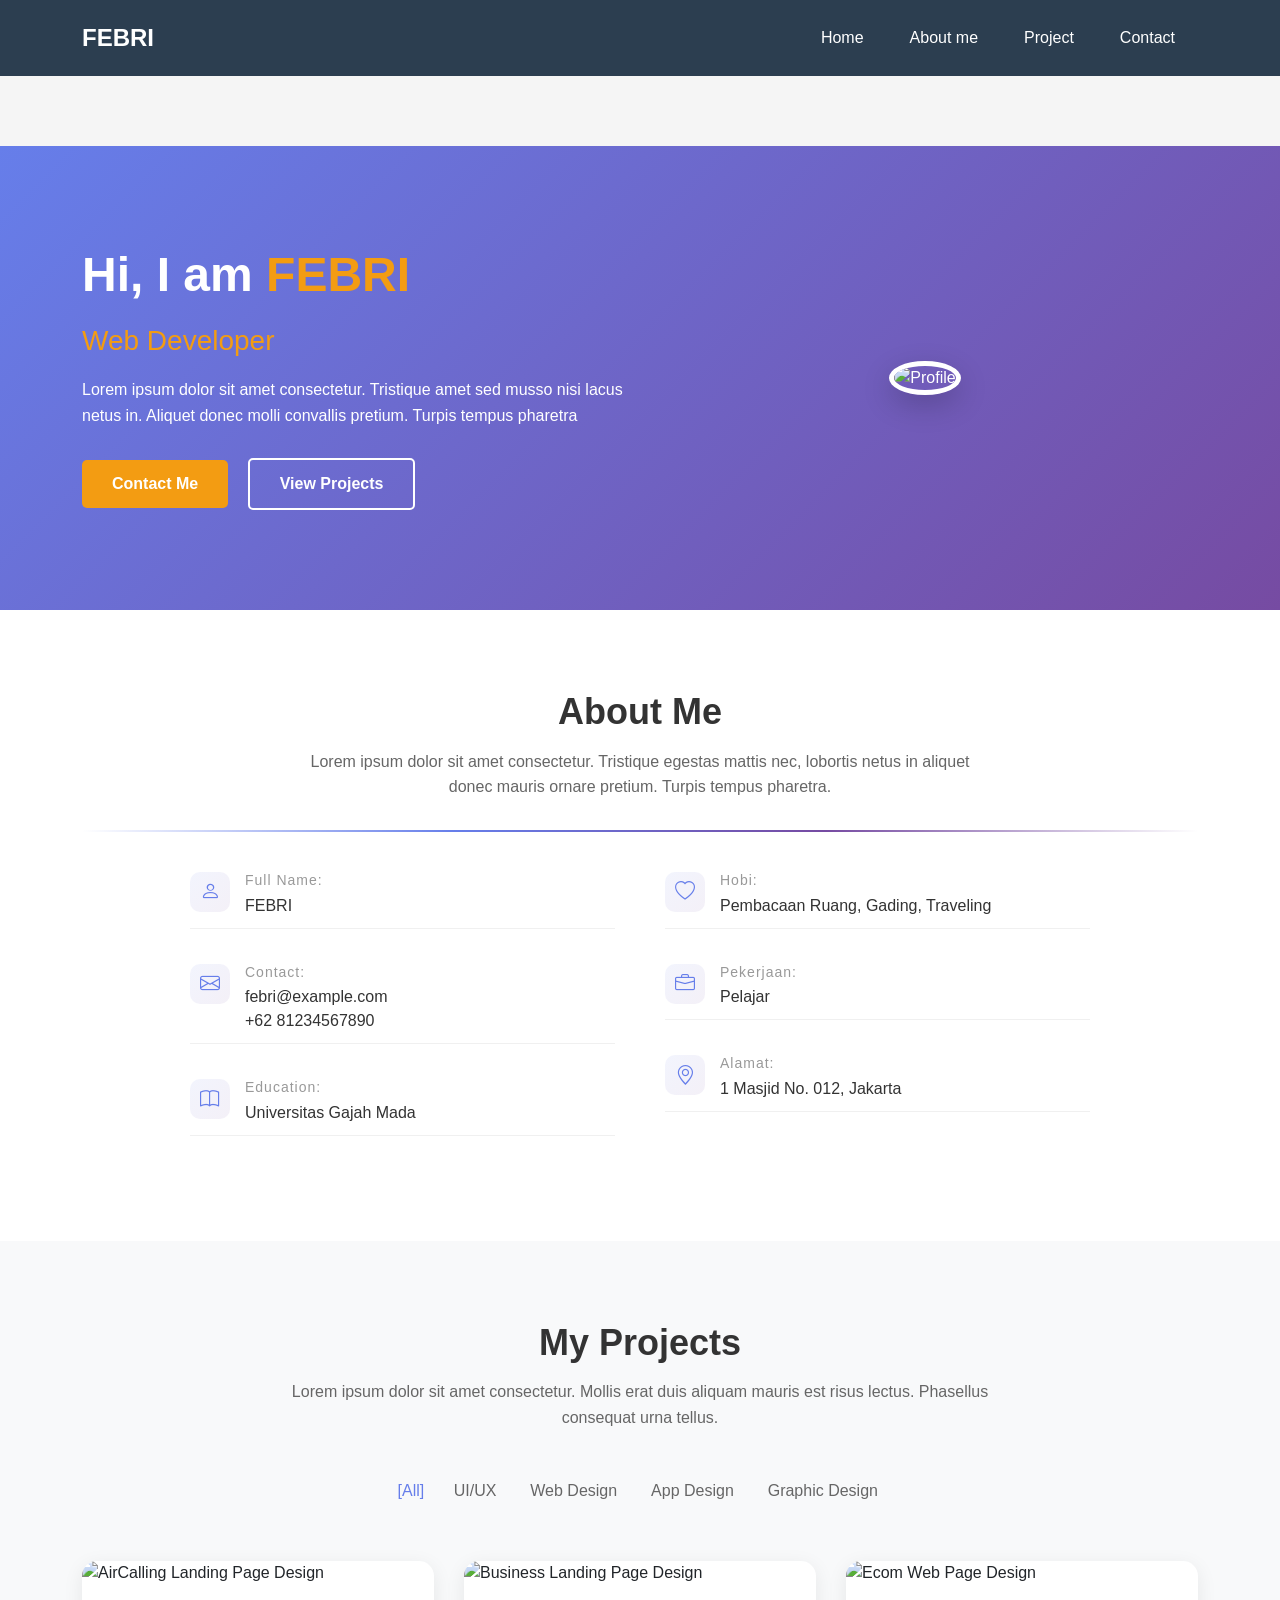
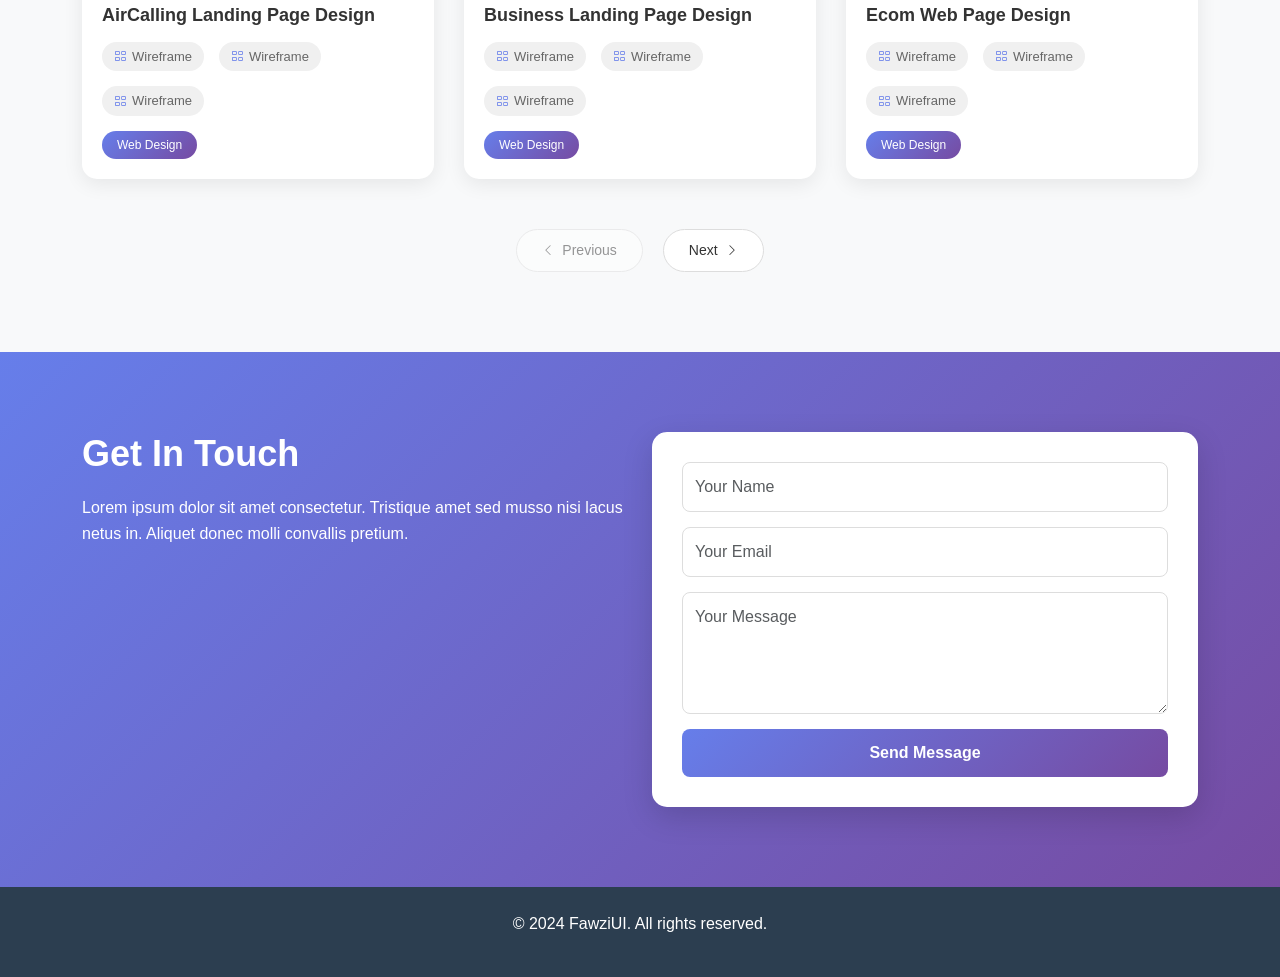
==== tugas-bootstrap/index.html @ 65c29d08 "Add: Portfolio with logos, images, wireframe items - same as example image" ====
<!DOCTYPE html>
<html lang="en">
<head>
    <meta charset="UTF-8">
    <meta name="viewport" content="width=device-width, initial-scale=1.0">
    <title>FEBRI | Portfolio</title>
    <!-- Bootstrap CSS -->
    <link href="https://cdn.jsdelivr.net/npm/bootstrap@5.3.0/dist/css/bootstrap.min.css" rel="stylesheet">
    <!-- Bootstrap Icons -->
    <link rel="stylesheet" href="https://cdn.jsdelivr.net/npm/bootstrap-icons@1.11.0/font/bootstrap-icons.css">
    <!-- Custom CSS -->
    <link rel="stylesheet" href="style.css">
</head>
<body>

<!-- Navbar -->
<nav class="navbar navbar-expand-lg">
    <div class="container">
        <a class="navbar-brand" href="#">FEBRI</a>
        <button class="navbar-toggler" type="button" data-bs-toggle="collapse" data-bs-target="#navbarNav">
            <span class="navbar-toggler-icon"></span>
        </button>
        <div class="collapse navbar-collapse" id="navbarNav">
            <ul class="navbar-nav ms-auto">
                <li class="nav-item"><a class="nav-link" href="#home">Home</a></li>
                <li class="nav-item"><a class="nav-link" href="#about">About me</a></li>
                <li class="nav-item"><a class="nav-link" href="#projects">Project</a></li>
                <li class="nav-item"><a class="nav-link" href="#contact">Contact</a></li>
            </ul>
        </div>
    </div>
</nav>

<!-- Hero Section dengan Logo/Gambar -->
<section id="home" class="hero">
    <div class="container">
        <div class="row align-items-center">
            <div class="col-lg-6">
                <h1>Hi, I am <span>FEBRI</span></h1>
                <h3>Web Developer</h3>
                <p>Lorem ipsum dolor sit amet consectetur. Tristique amet sed musso nisi lacus netus in. Aliquet donec molli convallis pretium. Turpis tempus pharetra</p>
                <button class="btn-custom" data-bs-toggle="modal" data-bs-target="#contactModal">Contact Me</button>
                <button class="btn-custom-outline" data-bs-toggle="modal" data-bs-target="#projectModal">View Projects</button>
            </div>
            <div class="col-lg-6 text-center">
                <div class="hero-image">
                    <img src="https://randomuser.me/api/portraits/men/32.jpg" alt="Profile" class="rounded-circle">
                </div>
            </div>
        </div>
    </div>
</section>

<!-- ========== ABOUT ME SECTION - PERSIS SEPERTI GAMBAR DENGAN LOGO ========== -->
<section id="about" class="about">
    <div class="container">
        <div class="about-header">
            <h2>About Me</h2>
            <p>Lorem ipsum dolor sit amet consectetur. Tristique egestas mattis nec, lobortis netus in aliquet donec mauris ornare pretium. Turpis tempus pharetra.</p>
        </div>
        
        <div class="about-divider"></div>
        
        <div class="about-content">
            <!-- Kolom Kiri -->
            <div class="about-column">
                <div class="about-item">
                    <div class="about-icon">
                        <i class="bi bi-person"></i>
                    </div>
                    <div class="about-text">
                        <h4>Full Name:</h4>
                        <p>FEBRI</p>
                    </div>
                </div>
                <div class="about-item">
                    <div class="about-icon">
                        <i class="bi bi-envelope"></i>
                    </div>
                    <div class="about-text">
                        <h4>Contact:</h4>
                        <p>febri@example.com<br>+62 81234567890</p>
                    </div>
                </div>
                <div class="about-item">
                    <div class="about-icon">
                        <i class="bi bi-book"></i>
                    </div>
                    <div class="about-text">
                        <h4>Education:</h4>
                        <p>Universitas Gajah Mada</p>
                    </div>
                </div>
            </div>
            
            <!-- Kolom Kanan -->
            <div class="about-column">
                <div class="about-item">
                    <div class="about-icon">
                        <i class="bi bi-heart"></i>
                    </div>
                    <div class="about-text">
                        <h4>Hobi:</h4>
                        <p>Pembacaan Ruang, Gading, Traveling</p>
                    </div>
                </div>
                <div class="about-item">
                    <div class="about-icon">
                        <i class="bi bi-briefcase"></i>
                    </div>
                    <div class="about-text">
                        <h4>Pekerjaan:</h4>
                        <p>Pelajar</p>
                    </div>
                </div>
                <div class="about-item">
                    <div class="about-icon">
                        <i class="bi bi-geo-alt"></i>
                    </div>
                    <div class="about-text">
                        <h4>Alamat:</h4>
                        <p>1 Masjid No. 012, Jakarta</p>
                    </div>
                </div>
            </div>
        </div>
    </div>
</section>

<!-- ========== MY PROJECTS SECTION - PERSIS SEPERTI GAMBAR DENGAN GAMBAR ========== -->
<section id="projects" class="projects">
    <div class="container">
        <div class="projects-header">
            <h2>My Projects</h2>
            <p>Lorem ipsum dolor sit amet consectetur. Mollis erat duis aliquam mauris est risus lectus. Phasellus consequat urna tellus.</p>
        </div>
        
        <!-- Filter Buttons -->
        <div class="projects-filter">
            <button class="filter-btn active">All</button>
            <button class="filter-btn">UI/UX</button>
            <button class="filter-btn">Web Design</button>
            <button class="filter-btn">App Design</button>
            <button class="filter-btn">Graphic Design</button>
        </div>

        <!-- Projects Grid dengan Gambar -->
        <div class="projects-grid" id="projectsGridContainer">
            <!-- Project 1 - AirCalling Landing Page Design -->
            <div class="project-card">
                <div class="project-image">
                    <img src="https://images.unsplash.com/photo-1581291518633-83b4ebd1d83e?w=400&h=250&fit=crop" alt="AirCalling Landing Page">
                </div>
                <div class="project-details">
                    <h3>AirCalling Landing Page Design</h3>
                    <div class="project-subitems">
                        <div class="subitem">
                            <i class="bi bi-grid"></i>
                            <span>Wireframe</span>
                        </div>
                        <div class="subitem">
                            <i class="bi bi-grid-3x3"></i>
                            <span>Wireframe</span>
                        </div>
                        <div class="subitem">
                            <i class="bi bi-layout-three-columns"></i>
                            <span>Wireframe</span>
                        </div>
                    </div>
                    <div class="project-category-badge">Web Design</div>
                </div>
            </div>

            <!-- Project 2 - Business Landing Page Design -->
            <div class="project-card">
                <div class="project-image">
                    <img src="https://images.unsplash.com/photo-1586717791821-3f44a563fa4c?w=400&h=250&fit=crop" alt="Business Landing Page">
                </div>
                <div class="project-details">
                    <h3>Business Landing Page Design</h3>
                    <div class="project-subitems">
                        <div class="subitem">
                            <i class="bi bi-grid"></i>
                            <span>Wireframe</span>
                        </div>
                        <div class="subitem">
                            <i class="bi bi-grid-3x3"></i>
                            <span>Wireframe</span>
                        </div>
                        <div class="subitem">
                            <i class="bi bi-layout-three-columns"></i>
                            <span>Wireframe</span>
                        </div>
                    </div>
                    <div class="project-category-badge">Web Design</div>
                </div>
            </div>

            <!-- Project 3 - Ecom Web Page Design -->
            <div class="project-card">
                <div class="project-image">
                    <img src="https://images.unsplash.com/photo-1551288049-bebda4e38f71?w=400&h=250&fit=crop" alt="Ecom Web Page">
                </div>
                <div class="project-details">
                    <h3>Ecom Web Page Design</h3>
                    <div class="project-subitems">
                        <div class="subitem">
                            <i class="bi bi-grid"></i>
                            <span>Wireframe</span>
                        </div>
                        <div class="subitem">
                            <i class="bi bi-grid-3x3"></i>
                            <span>Wireframe</span>
                        </div>
                        <div class="subitem">
                            <i class="bi bi-layout-three-columns"></i>
                            <span>Wireframe</span>
                        </div>
                    </div>
                    <div class="project-category-badge">Web Design</div>
                </div>
            </div>
        </div>

        <!-- Pagination -->
        <div class="projects-pagination">
            <button class="pagination-btn prev" id="prevBtn">
                <i class="bi bi-chevron-left"></i> Previous
            </button>
            <button class="pagination-btn next" id="nextBtn">
                Next <i class="bi bi-chevron-right"></i>
            </button>
        </div>
    </div>
</section>

<!-- Contact Section -->
<section id="contact" class="contact">
    <div class="container">
        <div class="row">
            <div class="col-lg-6">
                <h2>Get In Touch</h2>
                <p>Lorem ipsum dolor sit amet consectetur. Tristique amet sed musso nisi lacus netus in. Aliquet donec molli convallis pretium.</p>
            </div>
            <div class="col-lg-6">
                <div class="contact-form">
                    <form>
                        <input type="text" class="form-control" placeholder="Your Name" required>
                        <input type="email" class="form-control" placeholder="Your Email" required>
                        <textarea class="form-control" rows="4" placeholder="Your Message" required></textarea>
                        <button type="button" class="btn-submit" data-bs-toggle="modal" data-bs-target="#successModal">Send Message</button>
                    </form>
                </div>
            </div>
        </div>
    </div>
</section>

<!-- Footer -->
<footer>
    <div class="container">
        <p>&copy; 2024 FawziUI. All rights reserved.</p>
    </div>
</footer>

<!-- ========== MODAL POPUPS ========== -->

<!-- Modal Contact -->
<div class="modal fade" id="contactModal" tabindex="-1">
    <div class="modal-dialog modal-dialog-centered">
        <div class="modal-content">
            <div class="modal-header bg-gradient">
                <h5 class="modal-title text-white">Contact Information</h5>
                <button type="button" class="btn-close btn-close-white" data-bs-dismiss="modal"></button>
            </div>
            <div class="modal-body text-center">
                <img src="https://randomuser.me/api/portraits/men/32.jpg" class="rounded-circle mb-3" width="100" height="100">
                <h4>Fawzi Sayed</h4>
                <p class="text-muted">Web Developer</p>
                <hr>
                <div class="text-start">
                    <p><i class="bi bi-envelope me-2 text-primary"></i> fawzi.sayed@example.com</p>
                    <p><i class="bi bi-phone me-2 text-primary"></i> +62 812 3456 7890</p>
                    <p><i class="bi bi-geo-alt me-2 text-primary"></i> Jakarta, Indonesia</p>
                </div>
            </div>
            <div class="modal-footer">
                <button type="button" class="btn btn-secondary" data-bs-dismiss="modal">Close</button>
            </div>
        </div>
    </div>
</div>

<!-- Modal Projects -->
<div class="modal fade" id="projectModal" tabindex="-1">
    <div class="modal-dialog modal-dialog-centered">
        <div class="modal-content">
            <div class="modal-header bg-gradient">
                <h5 class="modal-title text-white">My Projects</h5>
                <button type="button" class="btn-close btn-close-white" data-bs-dismiss="modal"></button>
            </div>
            <div class="modal-body">
                <div class="row">
                    <div class="col-md-4 mb-3">
                        <div class="text-center p-3 border rounded">
                            <img src="https://images.unsplash.com/photo-1581291518633-83b4ebd1d83e?w=100&h=100&fit=crop" class="rounded mb-2" width="80" height="80">
                            <h6>AirCalling</h6>
                        </div>
                    </div>
                    <div class="col-md-4 mb-3">
                        <div class="text-center p-3 border rounded">
                            <img src="https://images.unsplash.com/photo-1586717791821-3f44a563fa4c?w=100&h=100&fit=crop" class="rounded mb-2" width="80" height="80">
                            <h6>Business</h6>
                        </div>
                    </div>
                    <div class="col-md-4 mb-3">
                        <div class="text-center p-3 border rounded">
                            <img src="https://images.unsplash.com/photo-1551288049-bebda4e38f71?w=100&h=100&fit=crop" class="rounded mb-2" width="80" height="80">
                            <h6>Ecom Web</h6>
                        </div>
                    </div>
                </div>
            </div>
            <div class="modal-footer">
                <button type="button" class="btn btn-secondary" data-bs-dismiss="modal">Close</button>
            </div>
        </div>
    </div>
</div>

<!-- Modal Success -->
<div class="modal fade" id="successModal" tabindex="-1">
    <div class="modal-dialog modal-dialog-centered">
        <div class="modal-content">
            <div class="modal-body text-center py-4">
                <i class="bi bi-check-circle-fill" style="font-size: 70px; color: #27ae60;"></i>
                <h4 class="mt-3">Message Sent!</h4>
                <p>Thank you for contacting me. I'll get back to you soon.</p>
            </div>
            <div class="modal-footer justify-content-center">
                <button type="button" class="btn btn-primary" data-bs-dismiss="modal">OK</button>
            </div>
        </div>
    </div>
</div>

<script src="https://cdn.jsdelivr.net/npm/bootstrap@5.3.0/dist/js/bootstrap.bundle.min.js"></script>

<!-- JavaScript untuk Filter dan Pagination -->
<script>
    // Data Projects
    const allProjects = [
        {
            title: "AirCalling Landing Page Design",
            category: "Web Design",
            image: "https://images.unsplash.com/photo-1581291518633-83b4ebd1d83e?w=400&h=250&fit=crop",
            subitems: ["Wireframe", "Wireframe", "Wireframe"]
        },
        {
            title: "Business Landing Page Design",
            category: "Web Design",
            image: "https://images.unsplash.com/photo-1586717791821-3f44a563fa4c?w=400&h=250&fit=crop",
            subitems: ["Wireframe", "Wireframe", "Wireframe"]
        },
        {
            title: "Ecom Web Page Design",
            category: "Web Design",
            image: "https://images.unsplash.com/photo-1551288049-bebda4e38f71?w=400&h=250&fit=crop",
            subitems: ["Wireframe", "Wireframe", "Wireframe"]
        },
        {
            title: "Mobile App UI Design",
            category: "App Design",
            image: "https://images.unsplash.com/photo-1512941937669-90a1b58e7e9c?w=400&h=250&fit=crop",
            subitems: ["Wireframe", "Prototype", "UI Kit"]
        },
        {
            title: "Brand Identity Kit",
            category: "Graphic Design",
            image: "https://images.unsplash.com/photo-1572044162444-ad60f128bdea?w=400&h=250&fit=crop",
            subitems: ["Logo", "Color Palette", "Typography"]
        },
        {
            title: "User Flow Dashboard",
            category: "UI/UX",
            image: "https://images.unsplash.com/photo-1551288049-bebda4e38f71?w=400&h=250&fit=crop",
            subitems: ["Wireframe", "User Flow", "Prototype"]
        }
    ];

    let currentFilter = "All";
    let currentPage = 1;
    const itemsPerPage = 3;

    function renderProjects() {
        let filtered = allProjects;
        if (currentFilter !== "All") {
            filtered = allProjects.filter(p => p.category === currentFilter);
        }

        const start = (currentPage - 1) * itemsPerPage;
        const paginated = filtered.slice(start, start + itemsPerPage);
        const totalPages = Math.ceil(filtered.length / itemsPerPage);

        const container = document.getElementById('projectsGridContainer');
        if (!container) return;

        container.innerHTML = paginated.map(project => `
            <div class="project-card">
                <div class="project-image">
                    <img src="${project.image}" alt="${project.title}">
                </div>
                <div class="project-details">
                    <h3>${project.title}</h3>
                    <div class="project-subitems">
                        ${project.subitems.map(sub => `
                            <div class="subitem">
                                <i class="bi bi-grid"></i>
                                <span>${sub}</span>
                            </div>
                        `).join('')}
                    </div>
                    <div class="project-category-badge">${project.category}</div>
                </div>
            </div>
        `).join('');

        // Update pagination buttons
        const prevBtn = document.getElementById('prevBtn');
        const nextBtn = document.getElementById('nextBtn');
        if (prevBtn) prevBtn.disabled = currentPage === 1;
        if (nextBtn) nextBtn.disabled = currentPage >= totalPages;
    }

    // Filter buttons event
    document.querySelectorAll('.filter-btn').forEach(btn => {
        btn.addEventListener('click', function() {
            document.querySelectorAll('.filter-btn').forEach(b => b.classList.remove('active'));
            this.classList.add('active');
            currentFilter = this.textContent;
            currentPage = 1;
            renderProjects();
        });
    });

    // Pagination functions
    window.prevPage = function() {
        if (currentPage > 1) {
            currentPage--;
            renderProjects();
        }
    };

    window.nextPage = function() {
        currentPage++;
        renderProjects();
    };

    document.getElementById('prevBtn')?.addEventListener('click', () => {
        if (currentPage > 1) {
            currentPage--;
            renderProjects();
        }
    });

    document.getElementById('nextBtn')?.addEventListener('click', () => {
        currentPage++;
        renderProjects();
    });

    // Initial render
    renderProjects();
</script>
</body>
</html>
---- tugas-bootstrap/style.css ----
/* ========== RESET & BASE ========== */
* {
    margin: 0;
    padding: 0;
    box-sizing: border-box;
}

body {
    font-family: 'Segoe UI', Tahoma, Geneva, Verdana, sans-serif;
    background-color: #f5f5f5;
}

/* ========== NAVBAR ========== */
.navbar {
    background-color: #2c3e50;
    padding: 15px 0;
}

.navbar-brand {
    color: white !important;
    font-weight: bold;
    font-size: 24px;
}

.navbar-brand:hover {
    color: #f39c12 !important;
}

.nav-link {
    color: white !important;
    margin: 0 15px;
    font-weight: 500;
}

.nav-link:hover {
    color: #f39c12 !important;
}

.navbar-toggler {
    background-color: white;
}

/* ========== HERO SECTION ========== */
.hero {
    background: linear-gradient(135deg, #667eea 0%, #764ba2 100%);
    padding: 100px 0;
    color: white;
    margin-top: 70px;
}

.hero h1 {
    font-size: 48px;
    font-weight: bold;
    margin-bottom: 20px;
}

.hero h1 span {
    color: #f39c12;
}

.hero h3 {
    font-size: 28px;
    margin-bottom: 20px;
    color: #f39c12;
}

.hero p {
    font-size: 16px;
    line-height: 1.6;
    margin-bottom: 30px;
}

.btn-custom {
    background-color: #f39c12;
    color: white;
    padding: 12px 30px;
    border: none;
    border-radius: 5px;
    font-weight: bold;
    margin-right: 15px;
    transition: all 0.3s;
}

.btn-custom:hover {
    background-color: #e67e22;
    color: white;
}

.btn-custom-outline {
    background: transparent;
    border: 2px solid white;
    color: white;
    padding: 12px 30px;
    border-radius: 5px;
    font-weight: bold;
    transition: all 0.3s;
}

.btn-custom-outline:hover {
    background: white;
    color: #667eea;
}

.hero-image img {
    width: 300px;
    height: 300px;
    object-fit: cover;
    border: 5px solid white;
    box-shadow: 0 10px 30px rgba(0,0,0,0.2);
}

/* ========== ABOUT ME SECTION - DENGAN LOGO/ICON ========== */
.about {
    padding: 80px 0;
    background: white;
}

.about-header {
    text-align: center;
    margin-bottom: 30px;
}

.about-header h2 {
    font-size: 36px;
    font-weight: bold;
    color: #333;
    margin-bottom: 15px;
}

.about-header p {
    color: #666;
    max-width: 700px;
    margin: 0 auto;
    line-height: 1.6;
}

.about-divider {
    width: 100%;
    height: 2px;
    background: linear-gradient(90deg, transparent, #667eea, #764ba2, transparent);
    margin: 30px 0;
}

.about-content {
    display: flex;
    justify-content: space-between;
    gap: 50px;
    max-width: 900px;
    margin: 0 auto;
    flex-wrap: wrap;
}

.about-column {
    flex: 1;
    min-width: 280px;
}

.about-item {
    display: flex;
    align-items: flex-start;
    gap: 15px;
    margin-bottom: 25px;
    padding: 10px 0;
    border-bottom: 1px solid #f0f0f0;
}

.about-icon {
    width: 40px;
    height: 40px;
    background: linear-gradient(135deg, #667eea15, #764ba215);
    border-radius: 10px;
    display: flex;
    align-items: center;
    justify-content: center;
}

.about-icon i {
    font-size: 20px;
    color: #667eea;
}

.about-text {
    flex: 1;
}

.about-text h4 {
    font-size: 14px;
    color: #999;
    font-weight: normal;
    margin-bottom: 5px;
    letter-spacing: 1px;
}

.about-text p {
    font-size: 16px;
    color: #333;
    font-weight: 500;
    margin: 0;
    line-height: 1.5;
}

/* ========== MY PROJECTS SECTION - DENGAN GAMBAR ========== */
.projects {
    padding: 80px 0;
    background: #f8f9fa;
}

.projects-header {
    text-align: center;
    margin-bottom: 40px;
}

.projects-header h2 {
    font-size: 36px;
    font-weight: bold;
    color: #333;
    margin-bottom: 15px;
}

.projects-header p {
    color: #666;
    max-width: 700px;
    margin: 0 auto;
    line-height: 1.6;
}

/* Filter Buttons */
.projects-filter {
    text-align: center;
    margin-bottom: 50px;
    display: flex;
    justify-content: center;
    gap: 25px;
    flex-wrap: wrap;
}

.filter-btn {
    background: transparent;
    border: none;
    padding: 8px 0;
    font-size: 16px;
    color: #666;
    cursor: pointer;
    transition: all 0.3s;
    position: relative;
}

.filter-btn::before {
    content: "[";
    opacity: 0;
    transition: opacity 0.3s;
}

.filter-btn::after {
    content: "]";
    opacity: 0;
    transition: opacity 0.3s;
}

.filter-btn.active {
    color: #667eea;
    font-weight: 500;
}

.filter-btn.active::before,
.filter-btn.active::after {
    opacity: 1;
}

.filter-btn:hover {
    color: #667eea;
}

/* Projects Grid */
.projects-grid {
    display: grid;
    grid-template-columns: repeat(auto-fit, minmax(350px, 1fr));
    gap: 30px;
    max-width: 1200px;
    margin: 0 auto;
    margin-bottom: 50px;
}

.project-card {
    background: white;
    border-radius: 15px;
    overflow: hidden;
    box-shadow: 0 5px 20px rgba(0,0,0,0.08);
    transition: all 0.3s;
}

.project-card:hover {
    transform: translateY(-8px);
    box-shadow: 0 15px 35px rgba(0,0,0,0.15);
}

.project-image img {
    width: 100%;
    height: 220px;
    object-fit: cover;
    transition: transform 0.3s;
}

.project-card:hover .project-image img {
    transform: scale(1.05);
}

.project-details {
    padding: 20px;
}

.project-details h3 {
    font-size: 18px;
    font-weight: 700;
    color: #333;
    margin-bottom: 15px;
}

.project-subitems {
    display: flex;
    gap: 15px;
    margin-bottom: 15px;
    flex-wrap: wrap;
}

.subitem {
    display: flex;
    align-items: center;
    gap: 6px;
    background: #f0f0f0;
    padding: 5px 12px;
    border-radius: 20px;
    font-size: 13px;
    color: #666;
}

.subitem i {
    font-size: 12px;
    color: #667eea;
}

.project-category-badge {
    display: inline-block;
    background: linear-gradient(135deg, #667eea, #764ba2);
    color: white;
    padding: 5px 15px;
    border-radius: 20px;
    font-size: 12px;
    font-weight: 500;
}

/* Pagination */
.projects-pagination {
    text-align: center;
    display: flex;
    justify-content: center;
    gap: 20px;
}

.pagination-btn {
    padding: 10px 25px;
    background: white;
    border: 1px solid #ddd;
    border-radius: 30px;
    cursor: pointer;
    font-size: 14px;
    font-weight: 500;
    color: #333;
    transition: all 0.3s;
    display: inline-flex;
    align-items: center;
    gap: 8px;
}

.pagination-btn:hover:not(:disabled) {
    background: linear-gradient(135deg, #667eea, #764ba2);
    color: white;
    border-color: transparent;
}

.pagination-btn:disabled {
    opacity: 0.5;
    cursor: not-allowed;
}

.pagination-btn i {
    font-size: 12px;
}

/* ========== CONTACT SECTION ========== */
.contact {
    padding: 80px 0;
    background: linear-gradient(135deg, #667eea 0%, #764ba2 100%);
    color: white;
}

.contact h2 {
    font-size: 36px;
    font-weight: bold;
    margin-bottom: 20px;
}

.contact p {
    font-size: 16px;
    line-height: 1.6;
    margin-bottom: 30px;
}

.contact-form {
    background: white;
    padding: 30px;
    border-radius: 15px;
    box-shadow: 0 10px 30px rgba(0,0,0,0.15);
}

.contact-form .form-control {
    margin-bottom: 15px;
    padding: 12px;
    border: 1px solid #ddd;
    border-radius: 8px;
}

.contact-form .form-control:focus {
    border-color: #667eea;
    box-shadow: none;
}

.btn-submit {
    background: linear-gradient(135deg, #667eea 0%, #764ba2 100%);
    color: white;
    width: 100%;
    padding: 12px;
    border: none;
    border-radius: 8px;
    font-weight: bold;
    transition: all 0.3s;
}

.btn-submit:hover {
    transform: translateY(-2px);
    box-shadow: 0 5px 15px rgba(0,0,0,0.2);
}

/* ========== FOOTER ========== */
footer {
    background: #2c3e50;
    color: white;
    text-align: center;
    padding: 25px;
}

/* ========== MODAL ========== */
.modal-header.bg-gradient {
    background: linear-gradient(135deg, #667eea 0%, #764ba2 100%);
}

/* ========== RESPONSIVE ========== */
@media (max-width: 768px) {
    .hero {
        text-align: center;
        padding: 60px 0;
        margin-top: 60px;
    }
    
    .hero h1 {
        font-size: 32px;
    }
    
    .hero h3 {
        font-size: 22px;
    }
    
    .hero-image img {
        width: 200px;
        height: 200px;
        margin-top: 30px;
    }
    
    .about-header h2 {
        font-size: 28px;
    }
    
    .about-content {
        flex-direction: column;
        gap: 0;
        padding: 0 20px;
    }
    
    .about-item {
        flex-direction: column;
        align-items: center;
        text-align: center;
    }
    
    .about-text h4, .about-text p {
        text-align: center;
    }
    
    .projects-header h2 {
        font-size: 28px;
    }
    
    .projects-filter {
        gap: 12px;
    }
    
    .filter-btn {
        font-size: 13px;
    }
    
    .projects-grid {
        grid-template-columns: 1fr;
        padding: 0 15px;
    }
    
    .project-details h3 {
        font-size: 16px;
    }
    
    .projects-pagination {
        gap: 10px;
    }
    
    .pagination-btn {
        padding: 8px 16px;
        font-size: 12px;
    }
    
    .contact h2 {
        font-size: 28px;
        text-align: center;
    }
    
    .contact p {
        text-align: center;
    }
    
    .contact-form {
        margin-top: 30px;
    }
}
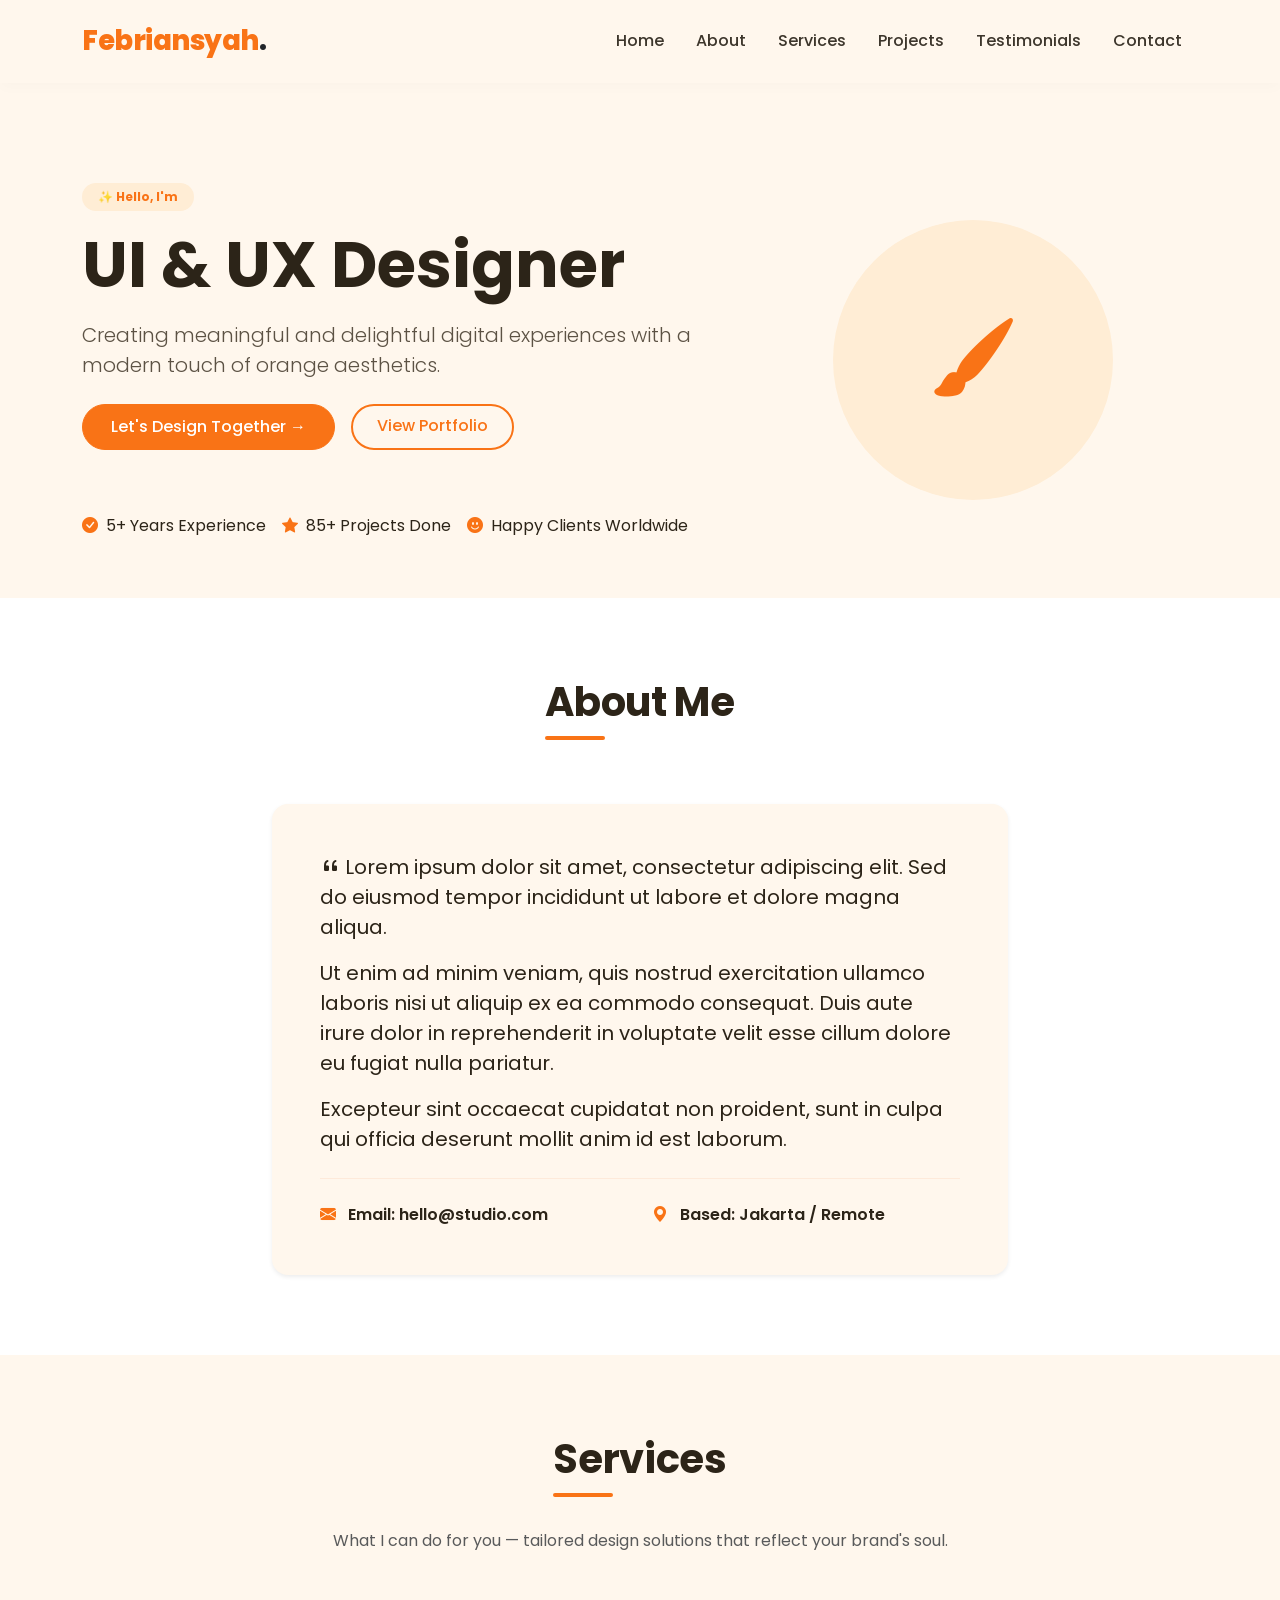
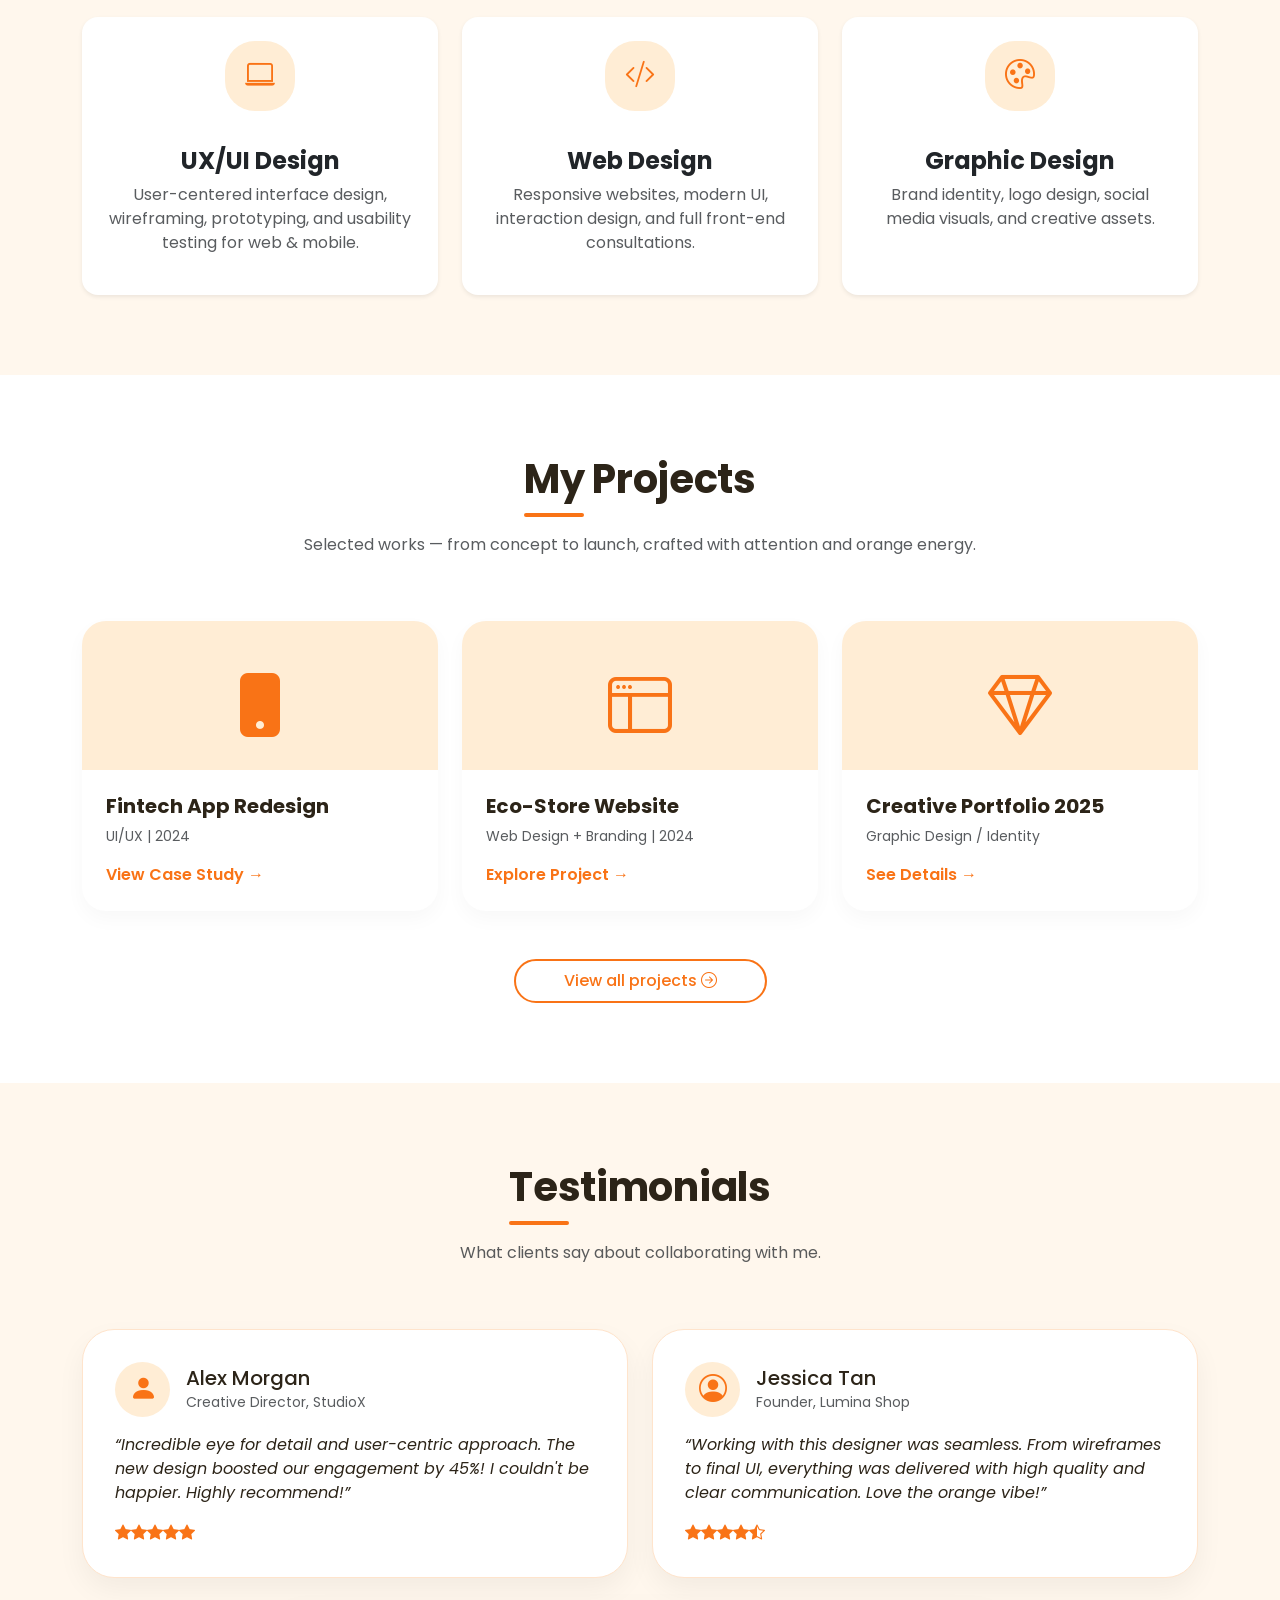
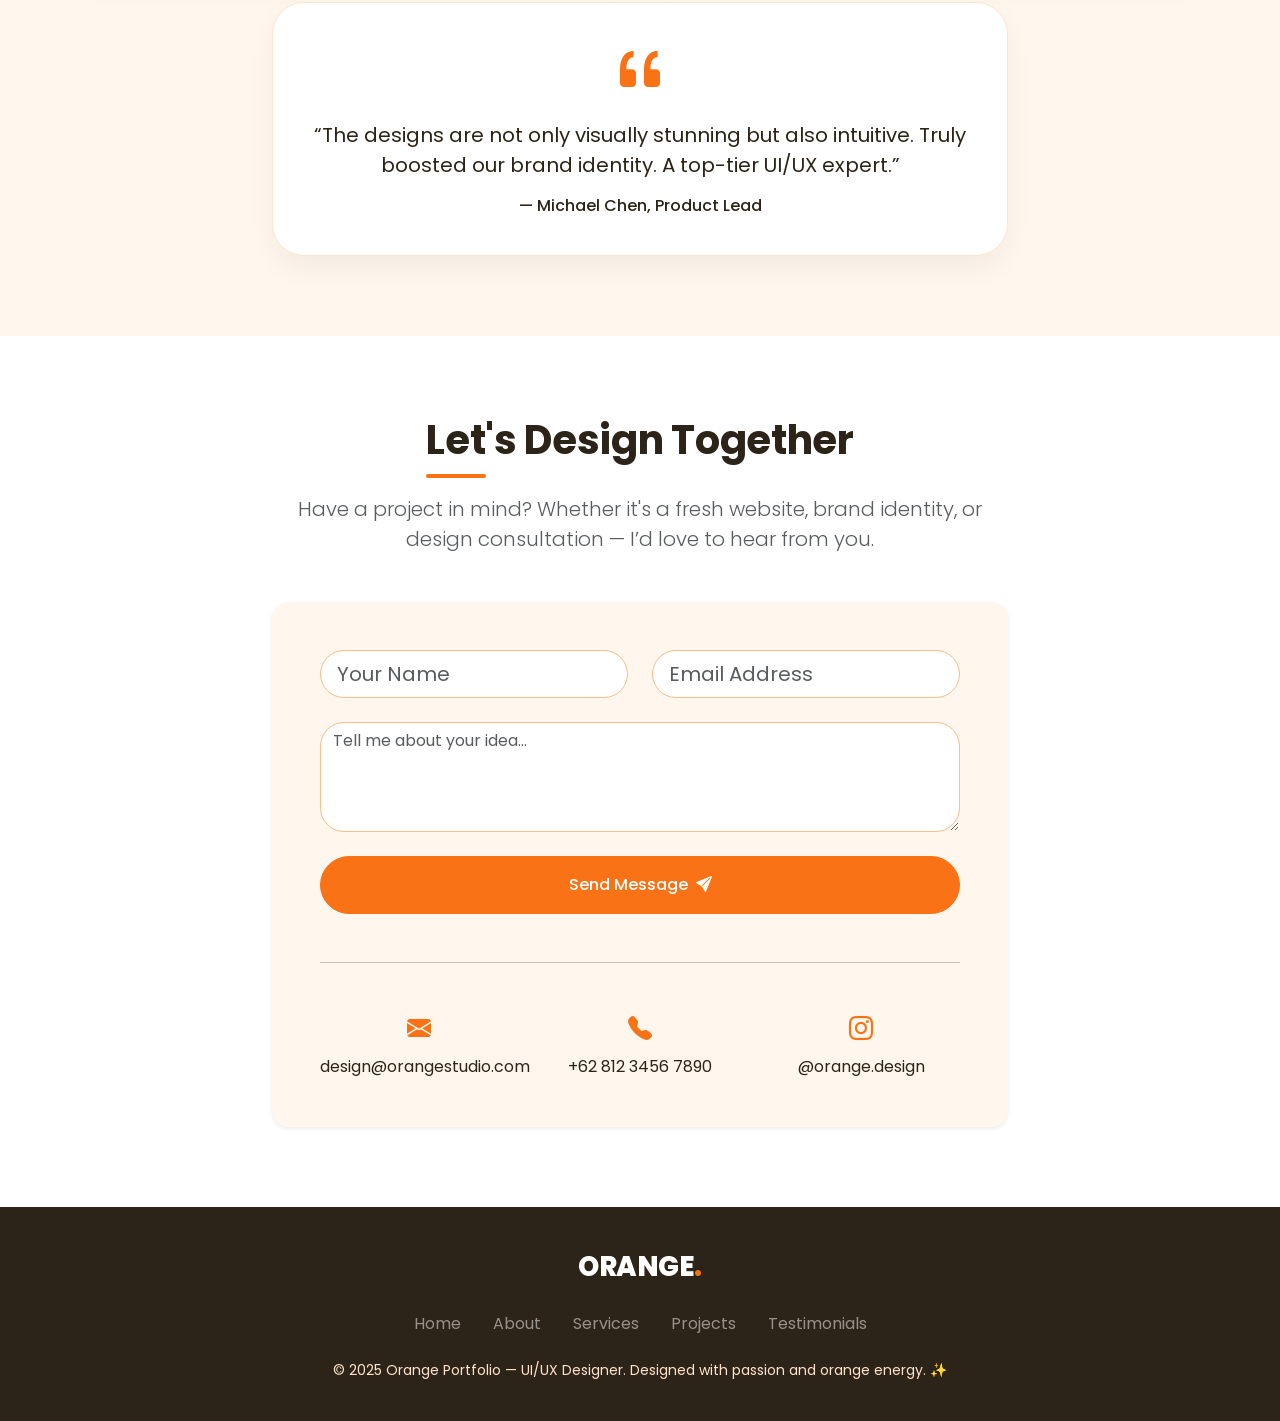
==== commit 4f3945f8: "menambahkan fitur" ====
--- a/tugas-bootstrap/index.html
+++ b/tugas-bootstrap/index.html
@@ -1,475 +1,468 @@
 <!DOCTYPE html>
 <html lang="en">
 <head>
-    <meta charset="UTF-8">
-    <meta name="viewport" content="width=device-width, initial-scale=1.0">
-    <title>FEBRI | Portfolio</title>
-    <!-- Bootstrap CSS -->
-    <link href="https://cdn.jsdelivr.net/npm/bootstrap@5.3.0/dist/css/bootstrap.min.css" rel="stylesheet">
-    <!-- Bootstrap Icons -->
-    <link rel="stylesheet" href="https://cdn.jsdelivr.net/npm/bootstrap-icons@1.11.0/font/bootstrap-icons.css">
-    <!-- Custom CSS -->
-    <link rel="stylesheet" href="style.css">
+  <meta charset="UTF-8">
+  <meta name="viewport" content="width=device-width, initial-scale=1.0, user-scalable=yes">
+  <title>Febriansyah Portfolio | UI/UX Designer</title>
+  <link href="https://cdn.jsdelivr.net/npm/bootstrap@5.3.0-alpha1/dist/css/bootstrap.min.css" rel="stylesheet">
+  <!-- Bootstrap Icons -->
+  <link rel="stylesheet" href="https://cdn.jsdelivr.net/npm/bootstrap-icons@1.11.3/font/bootstrap-icons.min.css">
+  <!-- Google Fonts: Poppins -->
+  <link href="https://fonts.googleapis.com/css2?family=Poppins:wght@300;400;500;600;700;800&display=swap" rel="stylesheet">
+  <style>
+    /* ========== GLOBAL STYLES ========== */
+    * {
+      margin: 0;
+      padding: 0;
+      box-sizing: border-box;
+    }
+
+    body {
+      font-family: 'Poppins', sans-serif;
+      background-color: #FFF9F0;
+      color: #2C2418;
+      scroll-behavior: smooth;
+    }
+    :root {
+      --orange-primary: #F97316;
+      --orange-deep: #EA580C;
+      --orange-light: #FFEDD5;
+      --orange-bg-soft: #FFF7ED;
+      --dark-text: #2D2A24;
+      --gray-muted: #6C5F4E;
+    }
+
+    .text-orange {
+      color: var(--orange-primary) !important;
+    }
+    .bg-orange-soft {
+      background-color: var(--orange-bg-soft);
+    }
+    .bg-orange-light {
+      background-color: var(--orange-light);
+    }
+    .btn-orange {
+      background-color: var(--orange-primary);
+      border-color: var(--orange-primary);
+      color: white;
+      font-weight: 500;
+      padding: 10px 28px;
+      border-radius: 40px;
+      transition: all 0.3s ease;
+      font-family: 'Poppins', sans-serif;
+    }
+    .btn-orange:hover {
+      background-color: var(--orange-deep);
+      border-color: var(--orange-deep);
+      color: white;
+      transform: translateY(-2px);
+      box-shadow: 0 8px 18px rgba(249,115,22,0.25);
+    }
+    .btn-outline-orange {
+      border: 2px solid var(--orange-primary);
+      background: transparent;
+      color: var(--orange-primary);
+      border-radius: 40px;
+      padding: 8px 24px;
+      font-weight: 500;
+      transition: 0.2s;
+    }
+    .btn-outline-orange:hover {
+      background: var(--orange-primary);
+      color: white;
+    }
+
+    /* custom section spacing */
+    section {
+      padding: 80px 0;
+    }
+    .section-title {
+      font-weight: 700;
+      font-size: 2.5rem;
+      margin-bottom: 1rem;
+      position: relative;
+      display: inline-block;
+      letter-spacing: -0.3px;
+    }
+    .section-title:after {
+      content: '';
+      display: block;
+      width: 60px;
+      height: 4px;
+      background: var(--orange-primary);
+      margin-top: 10px;
+      border-radius: 4px;
+    }
+    .hero-section {
+      padding: 100px 0 60px;
+    }
+    .card-project {
+      border: none;
+      border-radius: 24px;
+      background: white;
+      transition: all 0.25s ease-in-out;
+      box-shadow: 0 8px 20px rgba(0,0,0,0.03);
+      overflow: hidden;
+    }
+    .card-project:hover {
+      transform: translateY(-8px);
+      box-shadow: 0 20px 30px -12px rgba(249,115,22,0.15);
+    }
+    .testimonial-card {
+      background: white;
+      border-radius: 32px;
+      padding: 32px;
+      box-shadow: 0 12px 28px rgba(0,0,0,0.05);
+      border: 1px solid #FFE4CC;
+    }
+    footer {
+      background: #2C2418;
+      color: #FFE2CC;
+      padding: 40px 0;
+    }
+    /* navbar custom */
+    .navbar {
+      background-color: rgba(255, 247, 237, 0.96);
+      backdrop-filter: blur(2px);
+      box-shadow: 0 4px 14px rgba(0,0,0,0.02);
+    }
+    .navbar-nav .nav-link {
+      font-weight: 500;
+      color: #3D362C;
+      margin: 0 8px;
+      transition: 0.2s;
+    }
+    .navbar-nav .nav-link:hover {
+      color: var(--orange-primary);
+    }
+    .navbar-brand {
+      font-weight: 800;
+      font-size: 1.7rem;
+      letter-spacing: -0.5px;
+      color: var(--orange-primary);
+    }
+    /* service icon style */
+    .service-icon {
+      background: var(--orange-light);
+      width: 70px;
+      height: 70px;
+      display: flex;
+      align-items: center;
+      justify-content: center;
+      border-radius: 30px;
+      font-size: 30px;
+      color: var(--orange-primary);
+      margin-bottom: 20px;
+    }
+    /* responsive */
+    @media (max-width: 768px) {
+      section {
+        padding: 60px 0;
+      }
+      .section-title {
+        font-size: 2rem;
+      }
+      .hero-section {
+        padding: 60px 0 30px;
+      }
+    }
+  </style>
 </head>
 <body>
 
-<!-- Navbar -->
-<nav class="navbar navbar-expand-lg">
-    <div class="container">
-        <a class="navbar-brand" href="#">FEBRI</a>
-        <button class="navbar-toggler" type="button" data-bs-toggle="collapse" data-bs-target="#navbarNav">
-            <span class="navbar-toggler-icon"></span>
-        </button>
-        <div class="collapse navbar-collapse" id="navbarNav">
-            <ul class="navbar-nav ms-auto">
-                <li class="nav-item"><a class="nav-link" href="#home">Home</a></li>
-                <li class="nav-item"><a class="nav-link" href="#about">About me</a></li>
-                <li class="nav-item"><a class="nav-link" href="#projects">Project</a></li>
-                <li class="nav-item"><a class="nav-link" href="#contact">Contact</a></li>
-            </ul>
-        </div>
-    </div>
+<!-- ====================== NAVBAR (bootstrap) ====================== -->
+<nav class="navbar navbar-expand-lg sticky-top py-3">
+  <div class="container">
+    <a class="navbar-brand" href="#">Febriansyah<span class="text-dark">.</span></a>
+    <button class="navbar-toggler" type="button" data-bs-toggle="collapse" data-bs-target="#navbarMain" aria-controls="navbarMain" aria-expanded="false" aria-label="Toggle navigation">
+      <span class="navbar-toggler-icon"></span>
+    </button>
+    <div class="collapse navbar-collapse" id="navbarMain">
+      <ul class="navbar-nav ms-auto mb-2 mb-lg-0">
+        <li class="nav-item"><a class="nav-link" href="#home">Home</a></li>
+        <li class="nav-item"><a class="nav-link" href="#about">About</a></li>
+        <li class="nav-item"><a class="nav-link" href="#services">Services</a></li>
+        <li class="nav-item"><a class="nav-link" href="#projects">Projects</a></li>
+        <li class="nav-item"><a class="nav-link" href="#testimonials">Testimonials</a></li>
+        <li class="nav-item"><a class="nav-link" href="#contact">Contact</a></li>
+      </ul>
+    </div>
+  </div>
 </nav>
 
-<!-- Hero Section dengan Logo/Gambar -->
-<section id="home" class="hero">
-    <div class="container">
-        <div class="row align-items-center">
-            <div class="col-lg-6">
-                <h1>Hi, I am <span>FEBRI</span></h1>
-                <h3>Web Developer</h3>
-                <p>Lorem ipsum dolor sit amet consectetur. Tristique amet sed musso nisi lacus netus in. Aliquet donec molli convallis pretium. Turpis tempus pharetra</p>
-                <button class="btn-custom" data-bs-toggle="modal" data-bs-target="#contactModal">Contact Me</button>
-                <button class="btn-custom-outline" data-bs-toggle="modal" data-bs-target="#projectModal">View Projects</button>
-            </div>
-            <div class="col-lg-6 text-center">
-                <div class="hero-image">
-                    <img src="https://randomuser.me/api/portraits/men/32.jpg" alt="Profile" class="rounded-circle">
-                </div>
-            </div>
-        </div>
-    </div>
-</section>
-
-<!-- ========== ABOUT ME SECTION - PERSIS SEPERTI GAMBAR DENGAN LOGO ========== -->
-<section id="about" class="about">
-    <div class="container">
-        <div class="about-header">
-            <h2>About Me</h2>
-            <p>Lorem ipsum dolor sit amet consectetur. Tristique egestas mattis nec, lobortis netus in aliquet donec mauris ornare pretium. Turpis tempus pharetra.</p>
-        </div>
-        
-        <div class="about-divider"></div>
-        
-        <div class="about-content">
-            <!-- Kolom Kiri -->
-            <div class="about-column">
-                <div class="about-item">
-                    <div class="about-icon">
-                        <i class="bi bi-person"></i>
-                    </div>
-                    <div class="about-text">
-                        <h4>Full Name:</h4>
-                        <p>FEBRI</p>
-                    </div>
-                </div>
-                <div class="about-item">
-                    <div class="about-icon">
-                        <i class="bi bi-envelope"></i>
-                    </div>
-                    <div class="about-text">
-                        <h4>Contact:</h4>
-                        <p>febri@example.com<br>+62 81234567890</p>
-                    </div>
-                </div>
-                <div class="about-item">
-                    <div class="about-icon">
-                        <i class="bi bi-book"></i>
-                    </div>
-                    <div class="about-text">
-                        <h4>Education:</h4>
-                        <p>Universitas Gajah Mada</p>
-                    </div>
-                </div>
-            </div>
-            
-            <!-- Kolom Kanan -->
-            <div class="about-column">
-                <div class="about-item">
-                    <div class="about-icon">
-                        <i class="bi bi-heart"></i>
-                    </div>
-                    <div class="about-text">
-                        <h4>Hobi:</h4>
-                        <p>Pembacaan Ruang, Gading, Traveling</p>
-                    </div>
-                </div>
-                <div class="about-item">
-                    <div class="about-icon">
-                        <i class="bi bi-briefcase"></i>
-                    </div>
-                    <div class="about-text">
-                        <h4>Pekerjaan:</h4>
-                        <p>Pelajar</p>
-                    </div>
-                </div>
-                <div class="about-item">
-                    <div class="about-icon">
-                        <i class="bi bi-geo-alt"></i>
-                    </div>
-                    <div class="about-text">
-                        <h4>Alamat:</h4>
-                        <p>1 Masjid No. 012, Jakarta</p>
-                    </div>
-                </div>
-            </div>
-        </div>
-    </div>
-</section>
-
-<!-- ========== MY PROJECTS SECTION - PERSIS SEPERTI GAMBAR DENGAN GAMBAR ========== -->
-<section id="projects" class="projects">
-    <div class="container">
-        <div class="projects-header">
-            <h2>My Projects</h2>
-            <p>Lorem ipsum dolor sit amet consectetur. Mollis erat duis aliquam mauris est risus lectus. Phasellus consequat urna tellus.</p>
-        </div>
-        
-        <!-- Filter Buttons -->
-        <div class="projects-filter">
-            <button class="filter-btn active">All</button>
-            <button class="filter-btn">UI/UX</button>
-            <button class="filter-btn">Web Design</button>
-            <button class="filter-btn">App Design</button>
-            <button class="filter-btn">Graphic Design</button>
-        </div>
-
-        <!-- Projects Grid dengan Gambar -->
-        <div class="projects-grid" id="projectsGridContainer">
-            <!-- Project 1 - AirCalling Landing Page Design -->
-            <div class="project-card">
-                <div class="project-image">
-                    <img src="https://images.unsplash.com/photo-1581291518633-83b4ebd1d83e?w=400&h=250&fit=crop" alt="AirCalling Landing Page">
-                </div>
-                <div class="project-details">
-                    <h3>AirCalling Landing Page Design</h3>
-                    <div class="project-subitems">
-                        <div class="subitem">
-                            <i class="bi bi-grid"></i>
-                            <span>Wireframe</span>
-                        </div>
-                        <div class="subitem">
-                            <i class="bi bi-grid-3x3"></i>
-                            <span>Wireframe</span>
-                        </div>
-                        <div class="subitem">
-                            <i class="bi bi-layout-three-columns"></i>
-                            <span>Wireframe</span>
-                        </div>
-                    </div>
-                    <div class="project-category-badge">Web Design</div>
-                </div>
-            </div>
-
-            <!-- Project 2 - Business Landing Page Design -->
-            <div class="project-card">
-                <div class="project-image">
-                    <img src="https://images.unsplash.com/photo-1586717791821-3f44a563fa4c?w=400&h=250&fit=crop" alt="Business Landing Page">
-                </div>
-                <div class="project-details">
-                    <h3>Business Landing Page Design</h3>
-                    <div class="project-subitems">
-                        <div class="subitem">
-                            <i class="bi bi-grid"></i>
-                            <span>Wireframe</span>
-                        </div>
-                        <div class="subitem">
-                            <i class="bi bi-grid-3x3"></i>
-                            <span>Wireframe</span>
-                        </div>
-                        <div class="subitem">
-                            <i class="bi bi-layout-three-columns"></i>
-                            <span>Wireframe</span>
-                        </div>
-                    </div>
-                    <div class="project-category-badge">Web Design</div>
-                </div>
-            </div>
-
-            <!-- Project 3 - Ecom Web Page Design -->
-            <div class="project-card">
-                <div class="project-image">
-                    <img src="https://images.unsplash.com/photo-1551288049-bebda4e38f71?w=400&h=250&fit=crop" alt="Ecom Web Page">
-                </div>
-                <div class="project-details">
-                    <h3>Ecom Web Page Design</h3>
-                    <div class="project-subitems">
-                        <div class="subitem">
-                            <i class="bi bi-grid"></i>
-                            <span>Wireframe</span>
-                        </div>
-                        <div class="subitem">
-                            <i class="bi bi-grid-3x3"></i>
-                            <span>Wireframe</span>
-                        </div>
-                        <div class="subitem">
-                            <i class="bi bi-layout-three-columns"></i>
-                            <span>Wireframe</span>
-                        </div>
-                    </div>
-                    <div class="project-category-badge">Web Design</div>
-                </div>
-            </div>
-        </div>
-
-        <!-- Pagination -->
-        <div class="projects-pagination">
-            <button class="pagination-btn prev" id="prevBtn">
-                <i class="bi bi-chevron-left"></i> Previous
-            </button>
-            <button class="pagination-btn next" id="nextBtn">
-                Next <i class="bi bi-chevron-right"></i>
-            </button>
-        </div>
-    </div>
-</section>
-
-<!-- Contact Section -->
-<section id="contact" class="contact">
-    <div class="container">
-        <div class="row">
-            <div class="col-lg-6">
-                <h2>Get In Touch</h2>
-                <p>Lorem ipsum dolor sit amet consectetur. Tristique amet sed musso nisi lacus netus in. Aliquet donec molli convallis pretium.</p>
-            </div>
-            <div class="col-lg-6">
-                <div class="contact-form">
-                    <form>
-                        <input type="text" class="form-control" placeholder="Your Name" required>
-                        <input type="email" class="form-control" placeholder="Your Email" required>
-                        <textarea class="form-control" rows="4" placeholder="Your Message" required></textarea>
-                        <button type="button" class="btn-submit" data-bs-toggle="modal" data-bs-target="#successModal">Send Message</button>
-                    </form>
-                </div>
-            </div>
-        </div>
-    </div>
-</section>
-
-<!-- Footer -->
+<!-- ====================== HERO SECTION ====================== -->
+<section id="home" class="hero-section bg-orange-soft">
+  <div class="container">
+    <div class="row align-items-center gy-5">
+      <div class="col-lg-7">
+        <!-- badge kecil -->
+        <span class="badge bg-orange-light text-orange px-3 py-2 rounded-pill mb-3">✨ Hello, I'm</span>
+        <h1 class="display-3 fw-bold" style="color:#2C2418;">UI & UX Designer</h1>
+        <p class="lead mt-3 text-secondary" style="color:#5C5244 !important;">Creating meaningful and delightful digital experiences with a modern touch of orange aesthetics.</p>
+        <div class="d-flex flex-wrap gap-3 mt-4">
+          <a href="#contact" class="btn btn-orange">Let's Design Together →</a>
+          <a href="#projects" class="btn btn-outline-orange">View Portfolio</a>
+        </div>
+        <!-- ringkasan kecil statistic / experience fun -->
+        <div class="row mt-5 g-3">
+          <div class="col-auto">
+            <div class="d-flex align-items-center gap-2"><i class="bi bi-check-circle-fill text-orange"></i> <span>5+ Years Experience</span></div>
+          </div>
+          <div class="col-auto">
+            <div class="d-flex align-items-center gap-2"><i class="bi bi-star-fill text-orange"></i> <span>85+ Projects Done</span></div>
+          </div>
+          <div class="col-auto">
+            <div class="d-flex align-items-center gap-2"><i class="bi bi-emoji-smile-fill text-orange"></i> <span>Happy Clients Worldwide</span></div>
+          </div>
+        </div>
+      </div>
+      <div class="col-lg-5 text-center">
+        <!-- ilustrasi orange abstract -->
+        <div class="position-relative">
+          <div class="bg-orange-light rounded-circle d-inline-flex p-5" style="width: 280px; height: 280px; align-items: center; justify-content: center;">
+            <i class="bi bi-brush-fill display-1 text-orange"></i>
+          </div>
+        </div>
+      </div>
+    </div>
+  </div>
+</section>
+
+<!-- ====================== ABOUT ME  ====================== -->
+<section id="about" class="bg-white">
+  <div class="container">
+    <div class="row justify-content-center">
+      <div class="col-lg-10 text-center mb-5">
+        <h2 class="section-title">About Me</h2>
+      </div>
+    </div>
+    <div class="row justify-content-center">
+      <div class="col-lg-8">
+        <div class="p-4 p-lg-5 bg-orange-soft rounded-4 shadow-sm">
+          <p class="fs-5 mb-3"><i class="bi bi-quote"></i> Lorem ipsum dolor sit amet, consectetur adipiscing elit. Sed do eiusmod tempor incididunt ut labore et dolore magna aliqua.</p>
+          <p class="fs-5 mb-3">Ut enim ad minim veniam, quis nostrud exercitation ullamco laboris nisi ut aliquip ex ea commodo consequat. Duis aute irure dolor in reprehenderit in voluptate velit esse cillum dolore eu fugiat nulla pariatur.</p>
+          <p class="fs-5 mb-0">Excepteur sint occaecat cupidatat non proident, sunt in culpa qui officia deserunt mollit anim id est laborum.</p>
+          <hr class="my-4 border-orange" style="border-color: #FBC49E;">
+          <div class="row mt-3">
+            <div class="col-md-6">
+              <span class="fw-semibold"><i class="bi bi-envelope-fill text-orange me-2"></i> Email: hello@studio.com</span>
+            </div>
+            <div class="col-md-6">
+              <span class="fw-semibold"><i class="bi bi-geo-alt-fill text-orange me-2"></i> Based: Jakarta / Remote</span>
+            </div>
+          </div>
+        </div>
+      </div>
+    </div>
+  </div>
+</section>
+
+<!-- ====================== LAYANAN / SERVICES (UX/UI Design, Web Design, Graphic Design) ====================== -->
+<section id="services" class="bg-orange-soft">
+  <div class="container">
+    <div class="row text-center mb-5">
+      <div class="col">
+        <h2 class="section-title mx-auto">Services</h2>
+        <p class="text-muted mt-3">What I can do for you — tailored design solutions that reflect your brand's soul.</p>
+      </div>
+    </div>
+    <div class="row g-4">
+      <!-- Service 1: UX/UI Design -->
+      <div class="col-md-4">
+        <div class="card h-100 border-0 shadow-sm p-4 text-center rounded-4 bg-white">
+          <div class="service-icon mx-auto">
+            <i class="bi bi-laptop"></i>
+          </div>
+          <h4 class="fw-bold mt-3">UX/UI Design</h4>
+          <p class="text-muted">User-centered interface design, wireframing, prototyping, and usability testing for web & mobile.</p>
+        </div>
+      </div>
+      <!-- Service 2: Web Design -->
+      <div class="col-md-4">
+        <div class="card h-100 border-0 shadow-sm p-4 text-center rounded-4 bg-white">
+          <div class="service-icon mx-auto">
+            <i class="bi bi-code-slash"></i>
+          </div>
+          <h4 class="fw-bold mt-3">Web Design</h4>
+          <p class="text-muted">Responsive websites, modern UI, interaction design, and full front-end consultations.</p>
+        </div>
+      </div>
+      <!-- Service 3: Graphic Design -->
+      <div class="col-md-4">
+        <div class="card h-100 border-0 shadow-sm p-4 text-center rounded-4 bg-white">
+          <div class="service-icon mx-auto">
+            <i class="bi bi-palette"></i>
+          </div>
+          <h4 class="fw-bold mt-3">Graphic Design</h4>
+          <p class="text-muted">Brand identity, logo design, social media visuals, and creative assets.</p>
+        </div>
+      </div>
+    </div>
+  </div>
+</section>
+
+<!-- ====================== PROJECTS SECTION (My Projects) ====================== -->
+<section id="projects" class="bg-white">
+  <div class="container">
+    <div class="row text-center mb-5">
+      <div class="col">
+        <h2 class="section-title mx-auto">My Projects</h2>
+        <p class="text-muted">Selected works — from concept to launch, crafted with attention and orange energy.</p>
+      </div>
+    </div>
+    <div class="row g-4">
+      <!-- Project 1 -->
+      <div class="col-md-6 col-lg-4">
+        <div class="card-project">
+          <div class="bg-orange-light p-4 text-center pt-5 pb-4">
+            <i class="bi bi-phone-fill display-3 text-orange"></i>
+          </div>
+          <div class="card-body p-4">
+            <h5 class="fw-bold">Fintech App Redesign</h5>
+            <p class="text-muted small">UI/UX | 2024</p>
+            <a href="#" class="fw-semibold text-orange text-decoration-none">View Case Study →</a>
+          </div>
+        </div>
+      </div>
+      <!-- Project 2 -->
+      <div class="col-md-6 col-lg-4">
+        <div class="card-project">
+          <div class="bg-orange-light p-4 text-center pt-5 pb-4">
+            <i class="bi bi-window-sidebar display-3 text-orange"></i>
+          </div>
+          <div class="card-body p-4">
+            <h5 class="fw-bold">Eco-Store Website</h5>
+            <p class="text-muted small">Web Design + Branding | 2024</p>
+            <a href="#" class="fw-semibold text-orange text-decoration-none">Explore Project →</a>
+          </div>
+        </div>
+      </div>
+      <!-- Project 3 -->
+      <div class="col-md-6 col-lg-4">
+        <div class="card-project">
+          <div class="bg-orange-light p-4 text-center pt-5 pb-4">
+            <i class="bi bi-gem display-3 text-orange"></i>
+          </div>
+          <div class="card-body p-4">
+            <h5 class="fw-bold">Creative Portfolio 2025</h5>
+            <p class="text-muted small">Graphic Design / Identity</p>
+            <a href="#" class="fw-semibold text-orange text-decoration-none">See Details →</a>
+          </div>
+        </div>
+      </div>
+    </div>
+    <div class="text-center mt-5">
+      <a href="#" class="btn btn-outline-orange px-5">View all projects <i class="bi bi-arrow-right-circle"></i></a>
+    </div>
+  </div>
+</section>
+
+<!-- ====================== TESTIMONIALS (Testimonial text goes here) ====================== -->
+<section id="testimonials" class="bg-orange-soft">
+  <div class="container">
+    <div class="row text-center mb-5">
+      <div class="col">
+        <h2 class="section-title mx-auto">Testimonials</h2>
+        <p class="text-muted">What clients say about collaborating with me.</p>
+      </div>
+    </div>
+    <div class="row g-4">
+      <div class="col-md-6">
+        <div class="testimonial-card">
+          <div class="d-flex gap-3 align-items-center mb-3">
+            <div class="bg-orange-light rounded-circle d-flex align-items-center justify-content-center" style="width: 55px; height: 55px;"><i class="bi bi-person-fill text-orange fs-3"></i></div>
+            <div><h5 class="mb-0">Alex Morgan</h5><small class="text-muted">Creative Director, StudioX</small></div>
+          </div>
+          <p class="fst-italic mb-0">“Incredible eye for detail and user-centric approach. The new design boosted our engagement by 45%! I couldn't be happier. Highly recommend!”</p>
+          <div class="mt-3 text-orange"><i class="bi bi-star-fill"></i><i class="bi bi-star-fill"></i><i class="bi bi-star-fill"></i><i class="bi bi-star-fill"></i><i class="bi bi-star-fill"></i></div>
+        </div>
+      </div>
+      <div class="col-md-6">
+        <div class="testimonial-card">
+          <div class="d-flex gap-3 align-items-center mb-3">
+            <div class="bg-orange-light rounded-circle d-flex align-items-center justify-content-center" style="width: 55px; height: 55px;"><i class="bi bi-person-circle text-orange fs-3"></i></div>
+            <div><h5 class="mb-0">Jessica Tan</h5><small class="text-muted">Founder, Lumina Shop</small></div>
+          </div>
+          <p class="fst-italic mb-0">“Working with this designer was seamless. From wireframes to final UI, everything was delivered with high quality and clear communication. Love the orange vibe!”</p>
+          <div class="mt-3 text-orange"><i class="bi bi-star-fill"></i><i class="bi bi-star-fill"></i><i class="bi bi-star-fill"></i><i class="bi bi-star-fill"></i><i class="bi bi-star-half"></i></div>
+        </div>
+      </div>
+    </div>
+    <!-- tambahan testimoni ketiga optional -->
+    <div class="row mt-4 justify-content-center">
+      <div class="col-md-8">
+        <div class="testimonial-card text-center">
+          <i class="bi bi-quote display-3 text-orange"></i>
+          <p class="fs-5 mt-2">“The designs are not only visually stunning but also intuitive. Truly boosted our brand identity. A top-tier UI/UX expert.”</p>
+          <h6 class="mt-3">— Michael Chen, Product Lead</h6>
+        </div>
+      </div>
+    </div>
+  </div>
+</section>
+
+<!-- ====================== LET'S DESIGN TOGETHER + CONTACT SECTION ====================== -->
+<section id="contact" class="bg-white">
+  <div class="container">
+    <div class="row justify-content-center">
+      <div class="col-lg-8 text-center">
+        <h2 class="section-title mx-auto">Let's Design Together</h2>
+        <p class="lead text-muted mb-5">Have a project in mind? Whether it's a fresh website, brand identity, or design consultation — I’d love to hear from you.</p>
+        <div class="p-5 bg-orange-soft rounded-4 shadow-sm">
+          <form action="#" method="post" class="row g-4">
+            <div class="col-md-6">
+              <input type="text" class="form-control form-control-lg" placeholder="Your Name" required style="border-radius: 50px; border:1px solid #FABE88;">
+            </div>
+            <div class="col-md-6">
+              <input type="email" class="form-control form-control-lg" placeholder="Email Address" required style="border-radius: 50px; border:1px solid #FABE88;">
+            </div>
+            <div class="col-12">
+              <textarea rows="4" class="form-control" placeholder="Tell me about your idea..." style="border-radius: 24px; border:1px solid #FABE88;"></textarea>
+            </div>
+            <div class="col-12">
+              <button type="submit" class="btn btn-orange px-5 py-3 w-100 w-md-auto">Send Message <i class="bi bi-send-fill ms-1"></i></button>
+            </div>
+          </form>
+          <hr class="my-5">
+          <div class="row mt-2">
+            <div class="col-md-4">
+              <i class="bi bi-envelope-fill text-orange fs-4"></i>
+              <p class="mt-2 mb-0">design@orangestudio.com</p>
+            </div>
+            <div class="col-md-4">
+              <i class="bi bi-telephone-fill text-orange fs-4"></i>
+              <p class="mt-2 mb-0">+62 812 3456 7890</p>
+            </div>
+            <div class="col-md-4">
+              <i class="bi bi-instagram text-orange fs-4"></i>
+              <p class="mt-2 mb-0">@orange.design</p>
+            </div>
+          </div>
+        </div>
+      </div>
+    </div>
+  </div>
+</section>
+
+<!-- ====================== FOOTER ====================== -->
 <footer>
-    <div class="container">
-        <p>&copy; 2024 FawziUI. All rights reserved.</p>
-    </div>
+  <div class="container text-center">
+    <div class="mb-3">
+      <a class="navbar-brand text-white" href="#">ORANGE<span style="color:#F97316;">.</span></a>
+    </div>
+    <ul class="nav justify-content-center mb-3">
+      <li class="nav-item"><a href="#home" class="nav-link px-3 text-white-50">Home</a></li>
+      <li class="nav-item"><a href="#about" class="nav-link px-3 text-white-50">About</a></li>
+      <li class="nav-item"><a href="#services" class="nav-link px-3 text-white-50">Services</a></li>
+      <li class="nav-item"><a href="#projects" class="nav-link px-3 text-white-50">Projects</a></li>
+      <li class="nav-item"><a href="#testimonials" class="nav-link px-3 text-white-50">Testimonials</a></li>
+    </ul>
+    <p class="small mb-0">© 2025 Orange Portfolio — UI/UX Designer. Designed with passion and orange energy. ✨</p>
+  </div>
 </footer>
 
-<!-- ========== MODAL POPUPS ========== -->
-
-<!-- Modal Contact -->
-<div class="modal fade" id="contactModal" tabindex="-1">
-    <div class="modal-dialog modal-dialog-centered">
-        <div class="modal-content">
-            <div class="modal-header bg-gradient">
-                <h5 class="modal-title text-white">Contact Information</h5>
-                <button type="button" class="btn-close btn-close-white" data-bs-dismiss="modal"></button>
-            </div>
-            <div class="modal-body text-center">
-                <img src="https://randomuser.me/api/portraits/men/32.jpg" class="rounded-circle mb-3" width="100" height="100">
-                <h4>Fawzi Sayed</h4>
-                <p class="text-muted">Web Developer</p>
-                <hr>
-                <div class="text-start">
-                    <p><i class="bi bi-envelope me-2 text-primary"></i> fawzi.sayed@example.com</p>
-                    <p><i class="bi bi-phone me-2 text-primary"></i> +62 812 3456 7890</p>
-                    <p><i class="bi bi-geo-alt me-2 text-primary"></i> Jakarta, Indonesia</p>
-                </div>
-            </div>
-            <div class="modal-footer">
-                <button type="button" class="btn btn-secondary" data-bs-dismiss="modal">Close</button>
-            </div>
-        </div>
-    </div>
-</div>
-
-<!-- Modal Projects -->
-<div class="modal fade" id="projectModal" tabindex="-1">
-    <div class="modal-dialog modal-dialog-centered">
-        <div class="modal-content">
-            <div class="modal-header bg-gradient">
-                <h5 class="modal-title text-white">My Projects</h5>
-                <button type="button" class="btn-close btn-close-white" data-bs-dismiss="modal"></button>
-            </div>
-            <div class="modal-body">
-                <div class="row">
-                    <div class="col-md-4 mb-3">
-                        <div class="text-center p-3 border rounded">
-                            <img src="https://images.unsplash.com/photo-1581291518633-83b4ebd1d83e?w=100&h=100&fit=crop" class="rounded mb-2" width="80" height="80">
-                            <h6>AirCalling</h6>
-                        </div>
-                    </div>
-                    <div class="col-md-4 mb-3">
-                        <div class="text-center p-3 border rounded">
-                            <img src="https://images.unsplash.com/photo-1586717791821-3f44a563fa4c?w=100&h=100&fit=crop" class="rounded mb-2" width="80" height="80">
-                            <h6>Business</h6>
-                        </div>
-                    </div>
-                    <div class="col-md-4 mb-3">
-                        <div class="text-center p-3 border rounded">
-                            <img src="https://images.unsplash.com/photo-1551288049-bebda4e38f71?w=100&h=100&fit=crop" class="rounded mb-2" width="80" height="80">
-                            <h6>Ecom Web</h6>
-                        </div>
-                    </div>
-                </div>
-            </div>
-            <div class="modal-footer">
-                <button type="button" class="btn btn-secondary" data-bs-dismiss="modal">Close</button>
-            </div>
-        </div>
-    </div>
-</div>
-
-<!-- Modal Success -->
-<div class="modal fade" id="successModal" tabindex="-1">
-    <div class="modal-dialog modal-dialog-centered">
-        <div class="modal-content">
-            <div class="modal-body text-center py-4">
-                <i class="bi bi-check-circle-fill" style="font-size: 70px; color: #27ae60;"></i>
-                <h4 class="mt-3">Message Sent!</h4>
-                <p>Thank you for contacting me. I'll get back to you soon.</p>
-            </div>
-            <div class="modal-footer justify-content-center">
-                <button type="button" class="btn btn-primary" data-bs-dismiss="modal">OK</button>
-            </div>
-        </div>
-    </div>
-</div>
-
-<script src="https://cdn.jsdelivr.net/npm/bootstrap@5.3.0/dist/js/bootstrap.bundle.min.js"></script>
-
-<!-- JavaScript untuk Filter dan Pagination -->
-<script>
-    // Data Projects
-    const allProjects = [
-        {
-            title: "AirCalling Landing Page Design",
-            category: "Web Design",
-            image: "https://images.unsplash.com/photo-1581291518633-83b4ebd1d83e?w=400&h=250&fit=crop",
-            subitems: ["Wireframe", "Wireframe", "Wireframe"]
-        },
-        {
-            title: "Business Landing Page Design",
-            category: "Web Design",
-            image: "https://images.unsplash.com/photo-1586717791821-3f44a563fa4c?w=400&h=250&fit=crop",
-            subitems: ["Wireframe", "Wireframe", "Wireframe"]
-        },
-        {
-            title: "Ecom Web Page Design",
-            category: "Web Design",
-            image: "https://images.unsplash.com/photo-1551288049-bebda4e38f71?w=400&h=250&fit=crop",
-            subitems: ["Wireframe", "Wireframe", "Wireframe"]
-        },
-        {
-            title: "Mobile App UI Design",
-            category: "App Design",
-            image: "https://images.unsplash.com/photo-1512941937669-90a1b58e7e9c?w=400&h=250&fit=crop",
-            subitems: ["Wireframe", "Prototype", "UI Kit"]
-        },
-        {
-            title: "Brand Identity Kit",
-            category: "Graphic Design",
-            image: "https://images.unsplash.com/photo-1572044162444-ad60f128bdea?w=400&h=250&fit=crop",
-            subitems: ["Logo", "Color Palette", "Typography"]
-        },
-        {
-            title: "User Flow Dashboard",
-            category: "UI/UX",
-            image: "https://images.unsplash.com/photo-1551288049-bebda4e38f71?w=400&h=250&fit=crop",
-            subitems: ["Wireframe", "User Flow", "Prototype"]
-        }
-    ];
-
-    let currentFilter = "All";
-    let currentPage = 1;
-    const itemsPerPage = 3;
-
-    function renderProjects() {
-        let filtered = allProjects;
-        if (currentFilter !== "All") {
-            filtered = allProjects.filter(p => p.category === currentFilter);
-        }
-
-        const start = (currentPage - 1) * itemsPerPage;
-        const paginated = filtered.slice(start, start + itemsPerPage);
-        const totalPages = Math.ceil(filtered.length / itemsPerPage);
-
-        const container = document.getElementById('projectsGridContainer');
-        if (!container) return;
-
-        container.innerHTML = paginated.map(project => `
-            <div class="project-card">
-                <div class="project-image">
-                    <img src="${project.image}" alt="${project.title}">
-                </div>
-                <div class="project-details">
-                    <h3>${project.title}</h3>
-                    <div class="project-subitems">
-                        ${project.subitems.map(sub => `
-                            <div class="subitem">
-                                <i class="bi bi-grid"></i>
-                                <span>${sub}</span>
-                            </div>
-                        `).join('')}
-                    </div>
-                    <div class="project-category-badge">${project.category}</div>
-                </div>
-            </div>
-        `).join('');
-
-        // Update pagination buttons
-        const prevBtn = document.getElementById('prevBtn');
-        const nextBtn = document.getElementById('nextBtn');
-        if (prevBtn) prevBtn.disabled = currentPage === 1;
-        if (nextBtn) nextBtn.disabled = currentPage >= totalPages;
-    }
-
-    // Filter buttons event
-    document.querySelectorAll('.filter-btn').forEach(btn => {
-        btn.addEventListener('click', function() {
-            document.querySelectorAll('.filter-btn').forEach(b => b.classList.remove('active'));
-            this.classList.add('active');
-            currentFilter = this.textContent;
-            currentPage = 1;
-            renderProjects();
-        });
-    });
-
-    // Pagination functions
-    window.prevPage = function() {
-        if (currentPage > 1) {
-            currentPage--;
-            renderProjects();
-        }
-    };
-
-    window.nextPage = function() {
-        currentPage++;
-        renderProjects();
-    };
-
-    document.getElementById('prevBtn')?.addEventListener('click', () => {
-        if (currentPage > 1) {
-            currentPage--;
-            renderProjects();
-        }
-    });
-
-    document.getElementById('nextBtn')?.addEventListener('click', () => {
-        currentPage++;
-        renderProjects();
-    });
-
-    // Initial render
-    renderProjects();
-</script>
+<!-- Bootstrap JS Bundle (untuk interaksi navbar toggler, dll) -->
+<script src="https://cdn.jsdelivr.net/npm/bootstrap@5.3.0-alpha1/dist/js/bootstrap.bundle.min.js"></script>
+
 </body>
 </html>
